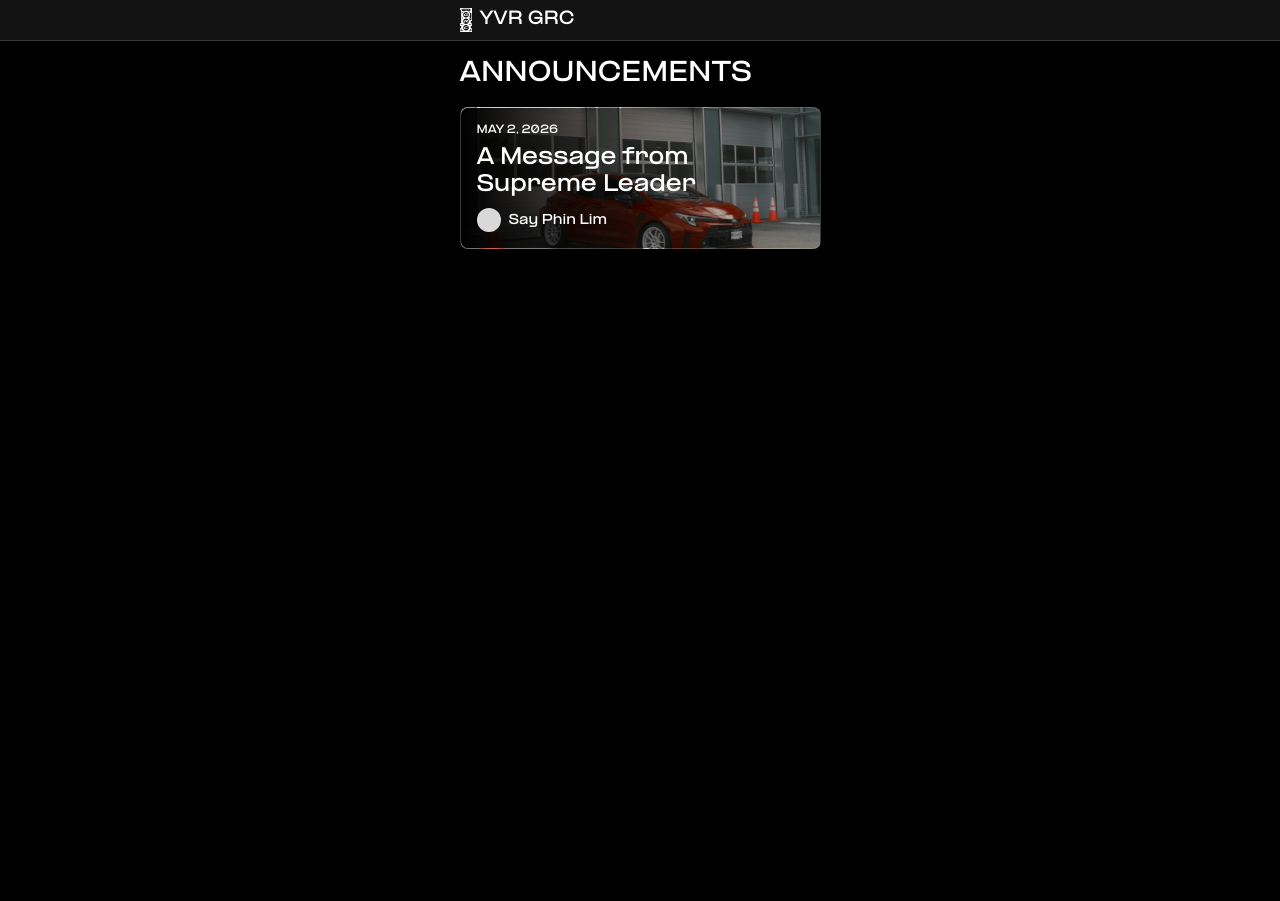
==== announcements/index.html @ 92d6fd6a "Merge announcements into yvrgrc.ca site" ====
<!doctype html>
<html lang="en">
  <head>
    <meta charset="utf-8" />
    <meta name="viewport" content="width=device-width, initial-scale=1.0" />
    <title>Club Announcements | YVR GRC</title>
    <meta
      name="description"
      content="Club announcements, updates, and member messages from Vancouver GR Corolla Club."
    />
    <link rel="stylesheet" href="styles.css" />
  </head>
  <body>
    <a class="skip-link" href="#main-content">Skip to content</a>

    <header class="site-header">
      <div class="page-shell app-bar">
        <div class="brand-mark">
          <img class="brand-logo" src="assets/branding/yvrgrc.svg" alt="" aria-hidden="true" />
          <span>YVR GRC</span>
        </div>
      </div>
    </header>

    <main id="main-content" class="page-shell content-shell">
      <section class="hero-block" aria-labelledby="page-title">
        <h1 id="page-title">Announcements</h1>
      </section>

      <section class="announcement-list" aria-label="Announcement list">
        <a class="announcement-card" href="say-phin-lim.html">
          <div class="announcement-card-copy">
            <p class="announcement-date">May 2, 2026</p>
            <h2>A Message from Supreme Leader</h2>
          </div>
          <div class="author-row">
            <span class="author-avatar" aria-hidden="true"></span>
            <span class="author-name">Say Phin Lim</span>
          </div>
        </a>
      </section>
    </main>
  </body>
</html>
---- announcements/styles.css ----
@font-face {
  font-family: "PP Formula Extended";
  src: url("assets/fonts/PPFormula-ExtendedBold.woff2") format("woff2");
  font-weight: 700;
  font-style: normal;
}

@font-face {
  font-family: "PP Formula Medium";
  src: url("assets/fonts/PPFormula-Medium.woff2") format("woff2");
  font-weight: 500;
  font-style: normal;
}

@font-face {
  font-family: "PP Formula Regular";
  src: url("assets/fonts/PPFormula-Regular.woff2") format("woff2");
  font-weight: 400;
  font-style: normal;
}

:root {
  --bg: #000000;
  --panel: #131313;
  --line: rgba(255, 255, 255, 0.16);
  --text: #ffffff;
  --muted: rgba(255, 255, 255, 0.8);
  --page-width: 393px;
  --content-width: 361px;
  --type-h1-size: 20px;
  --type-h2-size: 20px;
  --type-body-size: 16px;
  --type-meta-size: 10px;
  --type-name-size: 12px;
  --type-line-tight: 1;
  --type-line-body: 1.5;
}

* {
  box-sizing: border-box;
}

html {
  background: var(--bg);
}

body {
  margin: 0;
  min-height: 100vh;
  background: var(--bg);
  color: var(--text);
  font-family: "PP Formula Regular", -apple-system, BlinkMacSystemFont, "Segoe UI", sans-serif;
  -webkit-font-smoothing: antialiased;
  text-rendering: geometricPrecision;
}

a {
  color: inherit;
  text-decoration: none;
}

img {
  display: block;
  max-width: 100%;
}

.skip-link {
  position: absolute;
  left: 12px;
  top: -48px;
  z-index: 80;
  padding: 8px 12px;
  border: 1px solid var(--line);
  border-radius: 8px;
  background: var(--panel);
}

.skip-link:focus {
  top: 12px;
}

.page-shell {
  width: min(100%, var(--page-width));
  margin: 0 auto;
}

.site-header {
  position: sticky;
  top: 0;
  z-index: 30;
  background: var(--panel);
  border-bottom: 1px solid var(--line);
}

.app-bar {
  display: flex;
  align-items: flex-end;
  justify-content: space-between;
  min-height: 40px;
  padding: 8px 16px;
}

.brand-mark,
.back-link {
  display: inline-flex;
  align-items: center;
  gap: 8px;
  min-width: 0;
  font-family: "PP Formula Extended", "PP Formula Medium", sans-serif;
  font-size: 16px;
  line-height: 1;
}

.brand-logo {
  width: 12px;
  height: 24px;
  flex: 0 0 auto;
  object-fit: contain;
}

.back-link {
  min-height: 24px;
}

.back-link svg {
  width: 24px;
  height: 24px;
  flex: 0 0 auto;
}

.content-shell {
  min-height: calc(100vh - 40px);
  padding: 16px;
  background: var(--bg);
}

.hero-block {
  margin-bottom: 16px;
}

.hero-block h1 {
  width: min(100%, var(--content-width));
  font-size: 24px;
  text-transform: uppercase;
}

h1,
h2,
h3,
.announcement-date,
.author-name,
.body-date,
.button-link {
  margin: 0;
  font-family: "PP Formula Extended", "PP Formula Medium", sans-serif;
  font-style: normal;
  font-weight: 700;
}

h1 {
  font-size: var(--type-h1-size);
  line-height: normal;
}

h2 {
  font-size: var(--type-h2-size);
  line-height: normal;
}

.announcement-card {
  position: relative;
  display: flex;
  flex-direction: column;
  justify-content: center;
  gap: 8px;
  width: min(100%, var(--content-width));
  min-height: 142px;
  padding: 16px;
  overflow: hidden;
  border: 1px solid var(--line);
  border-radius: 8px;
  background:
    url("assets/images/announcement-hero.jpg") center 59% / 100% auto no-repeat,
    var(--panel);
}

.announcement-card::before {
  position: absolute;
  inset: 0;
  z-index: 0;
  background: linear-gradient(90deg, #000000 0%, rgba(0, 0, 0, 0) 100%);
  content: "";
}

.announcement-card > * {
  position: relative;
  z-index: 1;
}

.announcement-card-copy {
  display: grid;
  gap: 8px;
}

.announcement-card h2 {
  max-width: 232px;
}

.announcement-date,
.body-date {
  font-size: var(--type-meta-size);
  line-height: normal;
  text-transform: uppercase;
}

.author-row {
  display: flex;
  align-items: center;
  gap: 8px;
}

.author-avatar {
  display: inline-flex;
  align-items: center;
  justify-content: center;
  width: 24px;
  height: 24px;
  border-radius: 999px;
  background: #d9d9d9 url("assets/images/say-phin-lim-avatar.svg") center / cover no-repeat;
  flex: 0 0 auto;
  overflow: hidden;
}

.author-name {
  font-size: var(--type-name-size);
  line-height: normal;
}

.article-shell {
  display: grid;
  gap: 16px;
  width: min(100%, var(--content-width));
}

.article-hero {
  position: relative;
  display: flex;
  align-items: stretch;
  width: 100%;
  min-height: 203px;
  overflow: hidden;
  border: 1px solid var(--line);
  border-radius: 8px;
  background: var(--panel);
}

.article-image {
  position: absolute;
  inset: 0;
  display: flex;
  align-items: center;
  justify-content: center;
  background-image: url("assets/images/announcement-hero.jpg");
  background-position: center 59%;
  background-repeat: no-repeat;
  background-size: 100% auto;
}

.image-placeholder,
.avatar-placeholder {
  display: inline-flex;
  align-items: center;
  justify-content: center;
  border: 1px dashed rgba(255, 255, 255, 0.4);
  color: rgba(255, 255, 255, 0.72);
  font-family: "PP Formula Medium", -apple-system, BlinkMacSystemFont, "Segoe UI", sans-serif;
  letter-spacing: 0.03em;
  text-transform: uppercase;
}

.image-placeholder {
  display: none;
}

.article-hero-copy {
  position: relative;
  z-index: 1;
  display: grid;
  align-content: center;
  gap: 8px;
  width: 100%;
  min-height: 203px;
  padding: 16px;
  background: linear-gradient(90deg, #000000 0%, rgba(0, 0, 0, 0) 100%);
}

.article-hero-copy h1 {
  max-width: 232px;
}

.article-copy {
  display: grid;
  gap: 16px;
}

.article-copy p {
  margin: 0;
  font-size: var(--type-body-size);
  line-height: var(--type-line-body);
}

.avatar-placeholder {
  width: 100%;
  height: 100%;
  border: 0;
  border-radius: inherit;
  background: transparent;
  color: rgba(0, 0, 0, 0.55);
  font-size: 0;
}

.article-actions {
  padding-top: 0;
}

.button-link {
  position: relative;
  display: inline-flex;
  align-items: center;
  gap: 8px;
  justify-content: center;
  min-height: 48px;
  padding: 16px;
  border: 1px solid #ffffff;
  background: #ffffff;
  color: #000000;
  font-size: 10px;
  line-height: 1;
  text-transform: uppercase;
  overflow: hidden;
  transition:
    border-color 180ms ease,
    color 180ms ease;
}

.button-link::before {
  position: absolute;
  inset: 0;
  z-index: 0;
  background: #e11919;
  content: "";
  transform: translateX(-100%);
  transition: transform 220ms ease;
}

.button-link span {
  position: relative;
  z-index: 1;
}

.button-link:hover,
.button-link:focus-visible,
.button-link:active {
  border-color: #e11919;
  color: #ffffff;
}

.button-link:hover::before,
.button-link:focus-visible::before,
.button-link:active::before {
  transform: translateX(0);
}

.button-link-icon {
  width: 24px;
  height: 24px;
  flex: 0 0 auto;
}

.button-link-icon svg {
  width: 100%;
  height: 100%;
}

.announcement-card:hover,
.announcement-card:focus-visible {
  border-color: rgba(255, 255, 255, 0.85);
}

@media (min-width: 780px) {
  .content-shell {
    padding-bottom: 48px;
  }
}
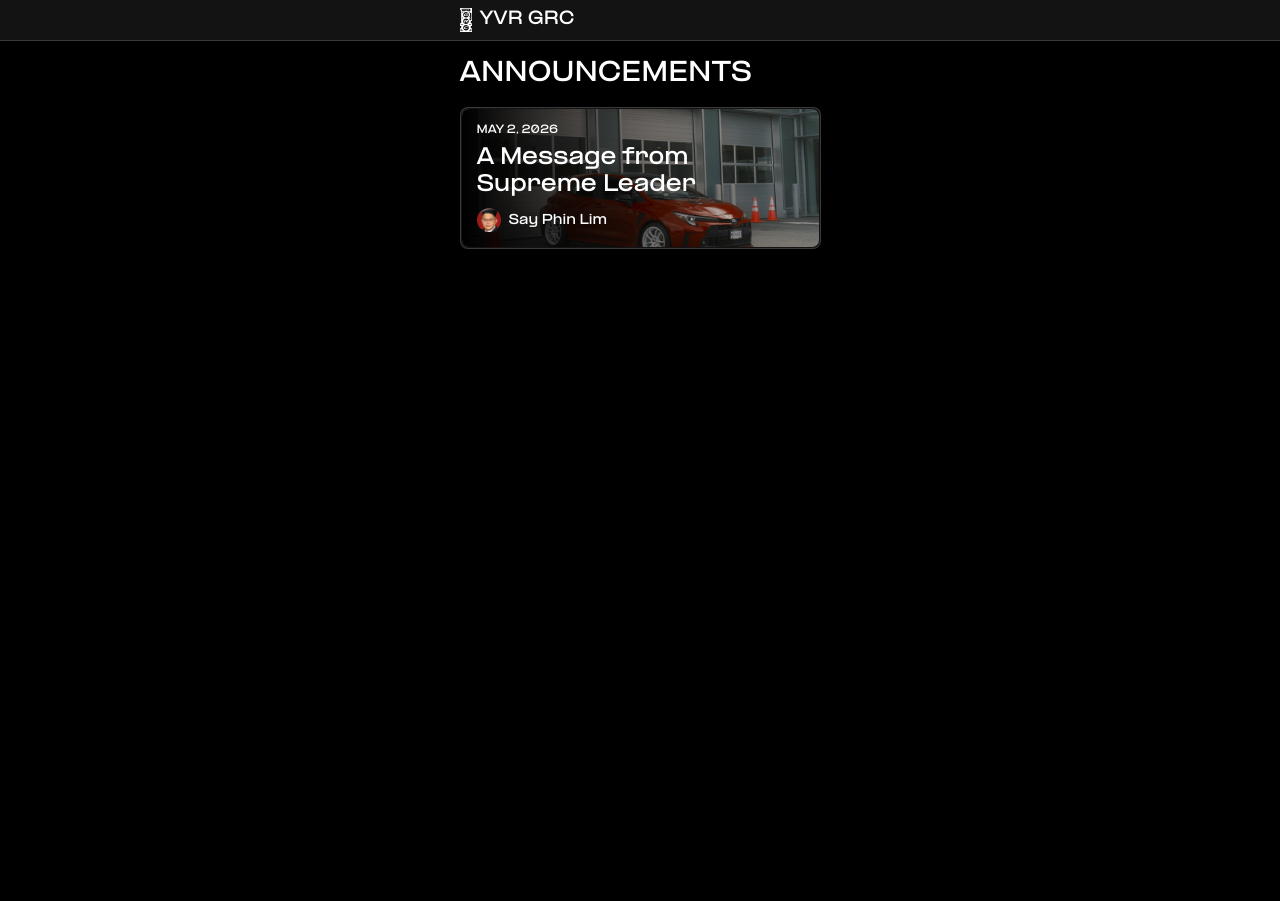
==== commit e75f1b9f: "updated announcements page" ====
--- a/announcements/index.html
+++ b/announcements/index.html
@@ -1,5 +1,5 @@
 <!doctype html>
-<html lang="en">
+<html lang="en" class="auth-pending">
   <head>
     <meta charset="utf-8" />
     <meta name="viewport" content="width=device-width, initial-scale=1.0" />
@@ -8,6 +8,13 @@
       name="description"
       content="Club announcements, updates, and member messages from Vancouver GR Corolla Club."
     />
+    <style>
+      html.auth-pending body,
+      html.auth-denied body {
+        display: none;
+      }
+    </style>
+    <script src="auth.js"></script>
     <link rel="stylesheet" href="styles.css" />
   </head>
   <body>
--- a/announcements/styles.css
+++ b/announcements/styles.css
@@ -179,22 +179,30 @@
   overflow: hidden;
   border: 1px solid var(--line);
   border-radius: 8px;
-  background:
-    url("assets/images/announcement-hero.jpg") center 59% / 100% auto no-repeat,
-    var(--panel);
+  background: var(--panel);
 }
 
 .announcement-card::before {
   position: absolute;
-  inset: 0;
-  z-index: 0;
+  inset: 1px;
+  z-index: 1;
+  border-radius: 7px;
   background: linear-gradient(90deg, #000000 0%, rgba(0, 0, 0, 0) 100%);
   content: "";
 }
 
+.announcement-card::after {
+  position: absolute;
+  inset: 1px;
+  z-index: 0;
+  border-radius: 7px;
+  background: url("assets/images/announcement-hero.jpg") center 59% / 100% auto no-repeat;
+  content: "";
+}
+
 .announcement-card > * {
   position: relative;
-  z-index: 1;
+  z-index: 2;
 }
 
 .announcement-card-copy {
@@ -226,7 +234,7 @@
   width: 24px;
   height: 24px;
   border-radius: 999px;
-  background: #d9d9d9 url("assets/images/say-phin-lim-avatar.svg") center / cover no-repeat;
+  background: #d9d9d9 url("assets/avatars/say-phin-lim.png") center / cover no-repeat;
   flex: 0 0 auto;
   overflow: hidden;
 }
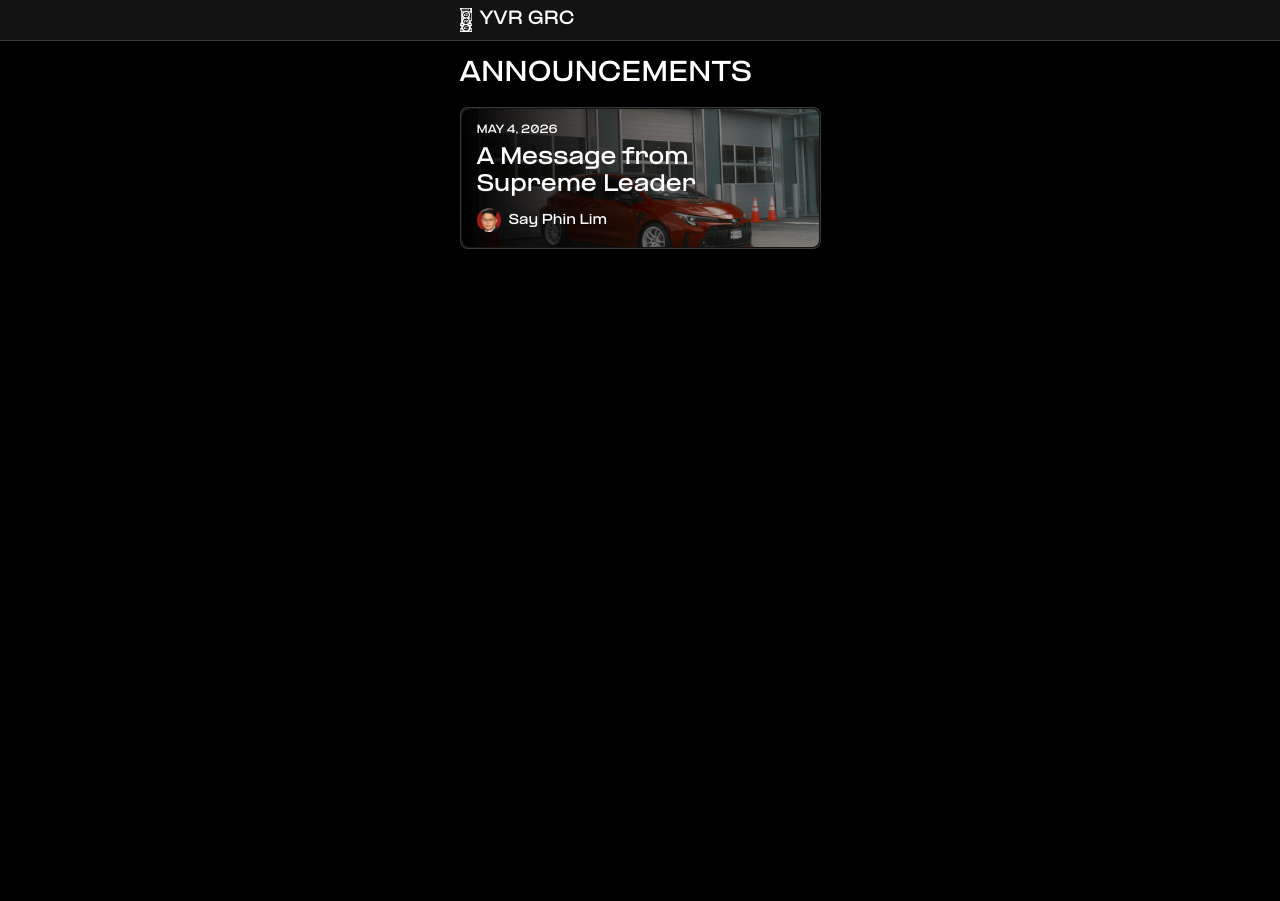
==== commit 9373ed15: "fix dates" ====
--- a/announcements/index.html
+++ b/announcements/index.html
@@ -1,5 +1,5 @@
 <!doctype html>
-<html lang="en" class="auth-pending">
+<html lang="en">
   <head>
     <meta charset="utf-8" />
     <meta name="viewport" content="width=device-width, initial-scale=1.0" />
@@ -8,13 +8,6 @@
       name="description"
       content="Club announcements, updates, and member messages from Vancouver GR Corolla Club."
     />
-    <style>
-      html.auth-pending body,
-      html.auth-denied body {
-        display: none;
-      }
-    </style>
-    <script src="auth.js"></script>
     <link rel="stylesheet" href="styles.css" />
   </head>
   <body>
@@ -37,7 +30,7 @@
       <section class="announcement-list" aria-label="Announcement list">
         <a class="announcement-card" href="say-phin-lim.html">
           <div class="announcement-card-copy">
-            <p class="announcement-date">May 2, 2026</p>
+            <p class="announcement-date">May 4, 2026</p>
             <h2>A Message from Supreme Leader</h2>
           </div>
           <div class="author-row">
--- a/announcements/styles.css
+++ b/announcements/styles.css
@@ -366,17 +366,28 @@
   z-index: 1;
 }
 
-.button-link:hover,
 .button-link:focus-visible,
-.button-link:active {
+.button-link:active,
+.button-link.is-leaving {
   border-color: #e11919;
   color: #ffffff;
 }
 
-.button-link:hover::before,
 .button-link:focus-visible::before,
-.button-link:active::before {
+.button-link:active::before,
+.button-link.is-leaving::before {
   transform: translateX(0);
+}
+
+@media (hover: hover) and (pointer: fine) {
+  .button-link:hover {
+    border-color: #e11919;
+    color: #ffffff;
+  }
+
+  .button-link:hover::before {
+    transform: translateX(0);
+  }
 }
 
 .button-link-icon {
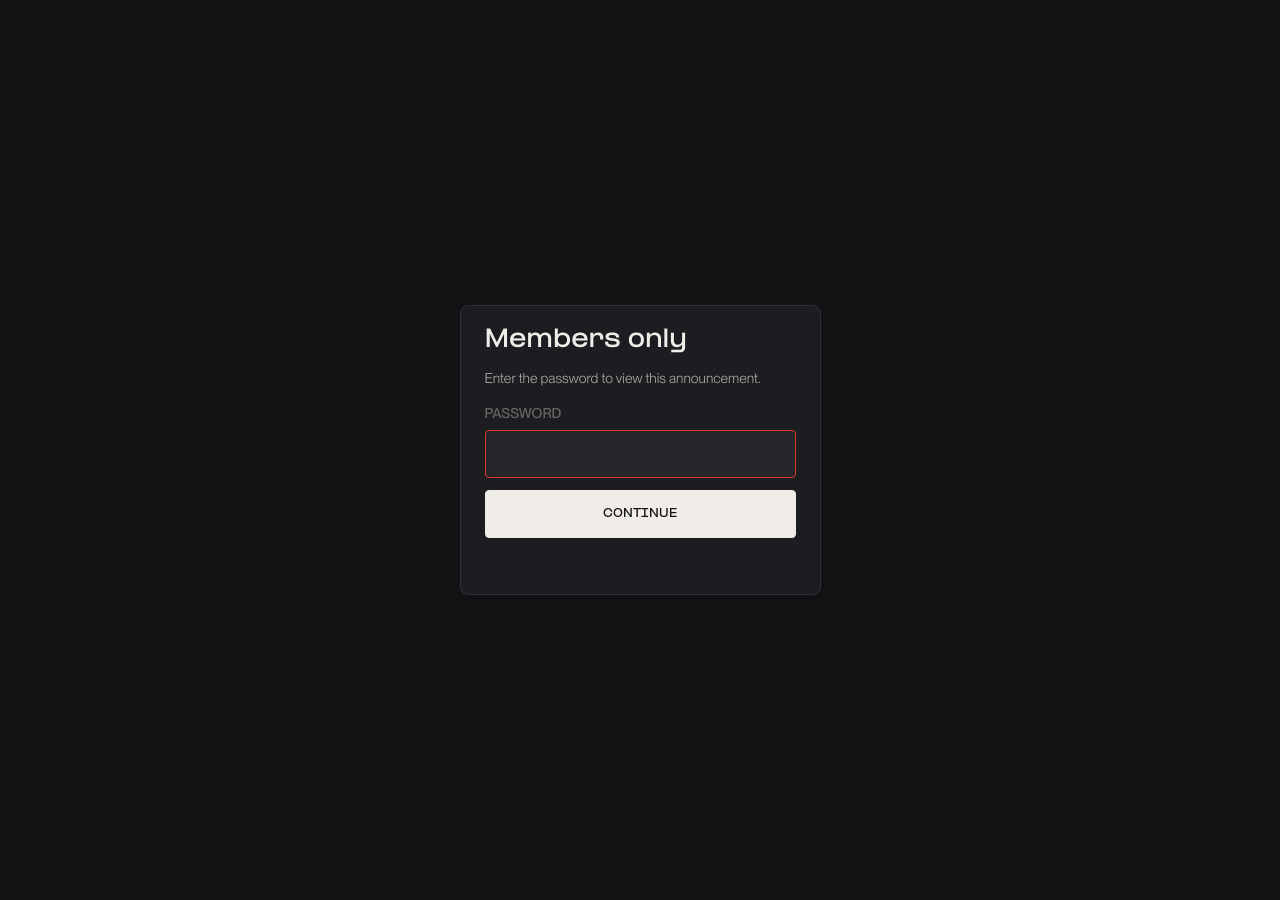
==== commit 98cdbecf: "update blog" ====
--- a/announcements/index.html
+++ b/announcements/index.html
@@ -8,9 +8,13 @@
       name="description"
       content="Club announcements, updates, and member messages from Vancouver GR Corolla Club."
     />
-    <link rel="stylesheet" href="styles.css" />
+    <script>
+      document.documentElement.classList.add("password-gate-pending");
+    </script>
+    <link rel="stylesheet" href="styles.css?v=20260528" />
+    <script src="password-gate.js?v=20260529" defer></script>
   </head>
-  <body>
+  <body data-password-gate data-password="ripvic">
     <a class="skip-link" href="#main-content">Skip to content</a>
 
     <header class="site-header">
@@ -28,14 +32,47 @@
       </section>
 
       <section class="announcement-list" aria-label="Announcement list">
-        <a class="announcement-card" href="say-phin-lim.html">
-          <div class="announcement-card-copy">
-            <p class="announcement-date">May 4, 2026</p>
-            <h2>A Message from Supreme Leader</h2>
+        <a
+          class="announcement-card memorial-card"
+          href="remembering-vic/"
+          style="--announcement-image: url('/announcements/remembering-vic/assets/vic.png')"
+        >
+          <div class="announcement-card-image" aria-hidden="true"></div>
+          <div class="announcement-card-body">
+            <time class="announcement-date" datetime="2026-05-26">
+              <span class="announcement-date-day">26</span>
+              <span class="announcement-date-meta">may</span>
+              <span class="announcement-date-meta">2026</span>
+            </time>
+            <div class="announcement-card-copy">
+              <h2>Remembering Vic</h2>
+              <div class="author-row">
+                <span class="author-avatar memorial-avatar" aria-hidden="true"></span>
+                <span class="author-name">Olaf Nyhus</span>
+              </div>
+            </div>
           </div>
-          <div class="author-row">
-            <span class="author-avatar" aria-hidden="true"></span>
-            <span class="author-name">Say Phin Lim</span>
+        </a>
+
+        <a
+          class="announcement-card"
+          href="a-message-from-say/"
+          style="--announcement-image: url('a-message-from-say/assets/announcement-hero.jpg')"
+        >
+          <div class="announcement-card-image" aria-hidden="true"></div>
+          <div class="announcement-card-body">
+            <time class="announcement-date" datetime="2026-05-04">
+              <span class="announcement-date-day">04</span>
+              <span class="announcement-date-meta">may</span>
+              <span class="announcement-date-meta">2026</span>
+            </time>
+            <div class="announcement-card-copy">
+              <h2>A Message from Supreme Leader</h2>
+              <div class="author-row">
+                <span class="author-avatar" aria-hidden="true"></span>
+                <span class="author-name">Say Phin Lim</span>
+              </div>
+            </div>
           </div>
         </a>
       </section>
--- a/announcements/styles.css
+++ b/announcements/styles.css
@@ -1,37 +1,54 @@
 @font-face {
   font-family: "PP Formula Extended";
-  src: url("assets/fonts/PPFormula-ExtendedBold.woff2") format("woff2");
+  src: url("../public/assets/fonts/PPFormula-ExtendedBold.woff2") format("woff2");
   font-weight: 700;
   font-style: normal;
 }
 
 @font-face {
   font-family: "PP Formula Medium";
-  src: url("assets/fonts/PPFormula-Medium.woff2") format("woff2");
+  src: url("../public/assets/fonts/PPFormula-Medium.woff2") format("woff2");
   font-weight: 500;
   font-style: normal;
 }
 
 @font-face {
   font-family: "PP Formula Regular";
-  src: url("assets/fonts/PPFormula-Regular.woff2") format("woff2");
+  src: url("../public/assets/fonts/PPFormula-Regular.woff2") format("woff2");
   font-weight: 400;
   font-style: normal;
 }
 
+@font-face {
+  font-family: "PP Neue Montreal";
+  src: url("../public/assets/fonts/PPNeueMontreal-Book.woff2") format("woff2");
+  font-weight: 400;
+  font-style: normal;
+}
+
+@font-face {
+  font-family: "PP Neue Montreal";
+  src: url("../public/assets/fonts/PPNeueMontreal-Medium.woff2") format("woff2");
+  font-weight: 500;
+  font-style: normal;
+}
+
 :root {
-  --bg: #000000;
-  --panel: #131313;
-  --line: rgba(255, 255, 255, 0.16);
-  --text: #ffffff;
-  --muted: rgba(255, 255, 255, 0.8);
+  --bg: #111214;
+  --panel: #1c1d21;
+  --subtle: #252629;
+  --line: #2e3035;
+  --text: #f0ede8;
+  --muted: #a8a5a0;
+  --subtext: #666360;
+  --accent-red: #e2342a;
   --page-width: 393px;
   --content-width: 361px;
-  --type-h1-size: 20px;
+  --type-h1-size: 22px;
   --type-h2-size: 20px;
-  --type-body-size: 16px;
-  --type-meta-size: 10px;
-  --type-name-size: 12px;
+  --type-body-size: 17px;
+  --type-meta-size: 14px;
+  --type-name-size: 16px;
   --type-line-tight: 1;
   --type-line-body: 1.5;
 }
@@ -49,9 +66,103 @@
   min-height: 100vh;
   background: var(--bg);
   color: var(--text);
-  font-family: "PP Formula Regular", -apple-system, BlinkMacSystemFont, "Segoe UI", sans-serif;
+  font-family: "PP Neue Montreal", -apple-system, BlinkMacSystemFont, "Segoe UI", sans-serif;
+  font-weight: 400;
   -webkit-font-smoothing: antialiased;
   text-rendering: geometricPrecision;
+}
+
+.password-gate-pending body > :not(.password-gate),
+.password-gate-locked body > :not(.password-gate) {
+  display: none;
+}
+
+.password-gate {
+  position: fixed;
+  inset: 0;
+  z-index: 100;
+  display: grid;
+  place-items: center;
+  padding: 24px;
+  background: var(--bg);
+}
+
+.password-gate-panel {
+  display: grid;
+  gap: 16px;
+  width: min(100%, 361px);
+  padding: 24px;
+  border: 1px solid var(--line);
+  border-radius: 8px;
+  background: var(--panel);
+}
+
+.password-gate-title {
+  margin: 0;
+  color: var(--text);
+  font-family: "PP Formula Extended", -apple-system, BlinkMacSystemFont, "Segoe UI", sans-serif;
+  font-size: 22px;
+  font-weight: 700;
+  line-height: 1.1;
+}
+
+.password-gate-copy {
+  margin: 0;
+  color: var(--muted);
+  font-size: var(--type-meta-size);
+  line-height: 1.4;
+}
+
+.password-gate-form {
+  display: grid;
+  gap: 12px;
+}
+
+.password-gate-label {
+  display: grid;
+  gap: 8px;
+  color: var(--subtext);
+  font-family: "PP Neue Montreal", -apple-system, BlinkMacSystemFont, "Segoe UI", sans-serif;
+  font-size: var(--type-meta-size);
+  font-weight: 500;
+  text-transform: uppercase;
+}
+
+.password-gate-input {
+  width: 100%;
+  min-height: 48px;
+  padding: 12px;
+  border: 1px solid var(--line);
+  border-radius: 4px;
+  background: var(--subtle);
+  color: var(--text);
+  font: inherit;
+}
+
+.password-gate-input:focus {
+  border-color: var(--accent-red);
+  outline: none;
+}
+
+.password-gate-button {
+  min-height: 48px;
+  border: 1px solid var(--text);
+  border-radius: 4px;
+  background: var(--text);
+  color: var(--bg);
+  cursor: pointer;
+  font-family: "PP Formula Extended", "PP Formula Medium", sans-serif;
+  font-size: 10px;
+  font-weight: 700;
+  text-transform: uppercase;
+}
+
+.password-gate-error {
+  min-height: 20px;
+  margin: 0;
+  color: var(--accent-red);
+  font-size: var(--type-meta-size);
+  line-height: 1.4;
 }
 
 a {
@@ -106,9 +217,9 @@
   align-items: center;
   gap: 8px;
   min-width: 0;
-  font-family: "PP Formula Extended", "PP Formula Medium", sans-serif;
+  font-family: "PP Formula Extended", -apple-system, BlinkMacSystemFont, "Segoe UI", sans-serif;
+  font-weight: 700;
   font-size: 16px;
-  line-height: 1;
 }
 
 .brand-logo {
@@ -139,79 +250,117 @@
 }
 
 .hero-block h1 {
+  margin: 0;
   width: min(100%, var(--content-width));
   font-size: 24px;
-  text-transform: uppercase;
-}
-
-h1,
-h2,
-h3,
+  font-family: "PP Formula Extended", -apple-system, BlinkMacSystemFont, "Segoe UI", sans-serif;
+  font-weight: 700;
+}
+
 .announcement-date,
 .author-name,
 .body-date,
-.button-link {
-  margin: 0;
-  font-family: "PP Formula Extended", "PP Formula Medium", sans-serif;
+.memory-action,
+.gallery-header p,
+.lightbox-figure figcaption {
+  margin: 0;
+  font-family: "PP Neue Montreal", sans-serif;
   font-style: normal;
-  font-weight: 700;
+  font-weight: 500;
 }
 
 h1 {
   font-size: var(--type-h1-size);
   line-height: normal;
+  font-family: "PP Formula Extended", -apple-system, BlinkMacSystemFont, "Segoe UI", sans-serif;
+  font-weight: 700;
 }
 
 h2 {
   font-size: var(--type-h2-size);
+  font-family: "PP Formula Extended", -apple-system, BlinkMacSystemFont, "Segoe UI", sans-serif;
+  font-weight: 700;
   line-height: normal;
 }
 
-.announcement-card {
+.announcement-card,
+.article-hero {
   position: relative;
-  display: flex;
-  flex-direction: column;
-  justify-content: center;
-  gap: 8px;
+  display: block;
   width: min(100%, var(--content-width));
-  min-height: 142px;
-  padding: 16px;
   overflow: hidden;
   border: 1px solid var(--line);
   border-radius: 8px;
   background: var(--panel);
-}
-
-.announcement-card::before {
+  transition: border-color 180ms ease;
+}
+
+.announcement-list {
+  display: grid;
+  gap: 16px;
+}
+
+.announcement-card-image {
+  position: relative;
+  aspect-ratio: 16 / 9;
+  overflow: hidden;
+  background: var(--announcement-image, none) center / cover no-repeat;
+}
+
+.announcement-card-image::after {
   position: absolute;
-  inset: 1px;
-  z-index: 1;
-  border-radius: 7px;
-  background: linear-gradient(90deg, #000000 0%, rgba(0, 0, 0, 0) 100%);
+  right: 0;
+  bottom: 0;
+  left: 0;
+  height: 80px;
+  background: linear-gradient(180deg, rgba(28, 29, 33, 0) 0%, var(--panel) 100%);
   content: "";
 }
 
-.announcement-card::after {
-  position: absolute;
-  inset: 1px;
-  z-index: 0;
-  border-radius: 7px;
-  background: url("assets/images/announcement-hero.jpg") center 59% / 100% auto no-repeat;
-  content: "";
-}
-
-.announcement-card > * {
-  position: relative;
-  z-index: 2;
+.announcement-card-body {
+  display: flex;
+  gap: 24px;
+  align-items: flex-start;
+  padding: 16px 16px 16px 0;
 }
 
 .announcement-card-copy {
   display: grid;
+  flex: 1 1 auto;
   gap: 8px;
+  min-width: 0;
 }
 
 .announcement-card h2 {
-  max-width: 232px;
+  margin: 0;
+  font-size: var(--type-body-size);
+}
+
+.article-hero h1 {
+  margin: 0;
+  font-size: var(--type-h1-size);
+}
+
+.article-hero {
+  overflow: visible;
+  border: 0;
+  border-radius: 0;
+  background: transparent;
+}
+
+.article-hero .announcement-card-image {
+  border-radius: 8px 8px 0 0;
+}
+
+.article-hero .announcement-card-image::after {
+  background: linear-gradient(180deg, rgba(17, 18, 20, 0) 0%, var(--bg) 100%);
+}
+
+.article-hero .announcement-card-body {
+  border: 0;
+  border-radius: 0;
+  border-bottom: 1px solid var(--line);
+  background: var(--bg);
 }
 
 .announcement-date,
@@ -219,6 +368,28 @@
   font-size: var(--type-meta-size);
   line-height: normal;
   text-transform: uppercase;
+}
+
+.announcement-date {
+  display: grid;
+  flex: 0 0 auto;
+  gap: 4px;
+  justify-items: start;
+  min-width: 62px;
+  padding-left: 16px;
+  border-left: 1px solid var(--accent-red);
+}
+
+.announcement-date-day {
+  font-size: 20px;
+  font-family: "PP Formula Extended", -apple-system, BlinkMacSystemFont, "Segoe UI", sans-serif;
+  font-weight: 700;
+}
+
+.announcement-date-meta {
+  color: var(--subtext);
+  font-family: "PP Neue Montreal", -apple-system, BlinkMacSystemFont, "Segoe UI", sans-serif;
+  font-weight: 500;
 }
 
 .author-row {
@@ -239,39 +410,27 @@
   overflow: hidden;
 }
 
+.author-avatar.memorial-avatar {
+  background: #2a2a2a url("assets/avatars/olaf-nyhus.jpg") center / cover no-repeat;
+}
+
 .author-name {
+  color: var(--subtext);
+  font-family: "PP Neue Montreal", -apple-system, BlinkMacSystemFont, "Segoe UI", sans-serif;
+  font-weight: 500;
   font-size: var(--type-name-size);
   line-height: normal;
 }
 
 .article-shell {
   display: grid;
+  gap: 48px;
+  width: min(100%, var(--content-width));
+}
+
+.article-intro {
+  display: grid;
   gap: 16px;
-  width: min(100%, var(--content-width));
-}
-
-.article-hero {
-  position: relative;
-  display: flex;
-  align-items: stretch;
-  width: 100%;
-  min-height: 203px;
-  overflow: hidden;
-  border: 1px solid var(--line);
-  border-radius: 8px;
-  background: var(--panel);
-}
-
-.article-image {
-  position: absolute;
-  inset: 0;
-  display: flex;
-  align-items: center;
-  justify-content: center;
-  background-image: url("assets/images/announcement-hero.jpg");
-  background-position: center 59%;
-  background-repeat: no-repeat;
-  background-size: 100% auto;
 }
 
 .image-placeholder,
@@ -279,10 +438,9 @@
   display: inline-flex;
   align-items: center;
   justify-content: center;
-  border: 1px dashed rgba(255, 255, 255, 0.4);
-  color: rgba(255, 255, 255, 0.72);
-  font-family: "PP Formula Medium", -apple-system, BlinkMacSystemFont, "Segoe UI", sans-serif;
-  letter-spacing: 0.03em;
+  border: 1px dashed var(--line);
+  color: var(--muted);
+  font-family: "PP Neue Montreal", -apple-system, BlinkMacSystemFont, "Segoe UI", sans-serif;
   text-transform: uppercase;
 }
 
@@ -290,22 +448,6 @@
   display: none;
 }
 
-.article-hero-copy {
-  position: relative;
-  z-index: 1;
-  display: grid;
-  align-content: center;
-  gap: 8px;
-  width: 100%;
-  min-height: 203px;
-  padding: 16px;
-  background: linear-gradient(90deg, #000000 0%, rgba(0, 0, 0, 0) 100%);
-}
-
-.article-hero-copy h1 {
-  max-width: 232px;
-}
-
 .article-copy {
   display: grid;
   gap: 16px;
@@ -313,8 +455,355 @@
 
 .article-copy p {
   margin: 0;
+  font-family: "PP Neue Montreal", -apple-system, BlinkMacSystemFont, "Segoe UI", sans-serif;
+  font-weight: 400;
   font-size: var(--type-body-size);
   line-height: var(--type-line-body);
+}
+
+.article-copy .memorial-date-rule {
+  display: flex;
+  align-items: center;
+  gap: 12px;
+  margin: 16px 0;
+  color: var(--subtext);
+  font-family: "PP Neue Montreal", -apple-system, BlinkMacSystemFont, "Segoe UI", sans-serif;
+  font-size: var(--type-meta-size);
+  font-weight: 500;
+  line-height: 1;
+  text-align: center;
+  text-transform: uppercase;
+}
+
+.memorial-date-rule::before,
+.memorial-date-rule::after {
+  flex: 1 1 0;
+  height: 1px;
+  background: var(--line);
+  content: "";
+}
+
+.photo-gallery {
+  display: grid;
+  gap: 16px;
+  padding-top: 8px;
+}
+
+.photo-gallery h2,
+.memories h2 {
+  font-size: 16px;
+}
+
+.photo-grid {
+  display: grid;
+  grid-template-columns: repeat(2, minmax(0, 1fr));
+  gap: 8px;
+}
+
+.photo-tile,
+.photo-placeholder {
+  display: flex;
+  align-items: center;
+  justify-content: center;
+  aspect-ratio: 1;
+  margin: 0;
+  border: 1px dashed var(--line);
+  border-radius: 8px;
+  background: var(--panel);
+  color: var(--muted);
+  font-family: "PP Formula Medium", -apple-system, BlinkMacSystemFont, "Segoe UI", sans-serif;
+  font-size: 10px;
+  text-transform: uppercase;
+}
+
+.photo-tile {
+  appearance: none;
+  padding: 0;
+  border-style: solid;
+  background: var(--subtle);
+  cursor: pointer;
+  overflow: hidden;
+  transition:
+    border-color 180ms ease,
+    opacity 180ms ease;
+}
+
+.photo-tile img {
+  width: 100%;
+  height: 100%;
+  object-fit: cover;
+  transition: transform 220ms ease;
+}
+
+.photo-tile:focus-visible,
+.photo-tile:active {
+  border-color: var(--accent-red);
+  outline: none;
+}
+
+.gallery-page {
+  gap: 20px;
+}
+
+.page-title {
+  margin: 0;
+  font-size: 24px;
+}
+
+.gallery-header {
+  display: grid;
+  gap: 8px;
+  padding-bottom: 4px;
+  border-bottom: 1px solid var(--line);
+}
+
+.gallery-header h1 {
+  font-size: 24px;
+  text-transform: uppercase;
+}
+
+.gallery-header p {
+  margin: 0;
+  color: var(--subtext);
+  font-size: var(--type-body-size);
+}
+
+.gallery-grid {
+  grid-template-columns: 1fr;
+  gap: 16px;
+  padding-bottom: 24px;
+}
+
+.gallery-photo {
+  width: 100%;
+  aspect-ratio: 16 / 9;
+}
+
+.memories {
+  display: grid;
+  gap: 16px;
+  padding-top: 8px;
+}
+
+.section-header {
+  display: flex;
+  align-items: baseline;
+  justify-content: space-between;
+  gap: 16px;
+}
+
+.section-header h2 {
+  margin: 0;
+  line-height: 1;
+}
+
+.section-view-all {
+  color: var(--accent-red);
+  font-family: "PP Formula Extended", "PP Formula Medium", sans-serif;
+  font-size: 10px;
+  font-weight: 700;
+  line-height: 1;
+  text-transform: uppercase;
+}
+
+.memory-card {
+  position: relative;
+  display: grid;
+  align-content: start;
+  gap: 8px;
+  padding: 16px;
+  border: 1px solid var(--line);
+  border-radius: 4px 4px 0 0;
+  background: var(--subtle);
+}
+
+.memory-card[hidden] {
+  display: none;
+}
+
+.memory-card:focus-visible,
+.section-view-all:focus-visible,
+.memory-action:focus-visible {
+  outline: 1px solid var(--accent-red);
+  outline-offset: 4px;
+}
+
+.memory-byline {
+  color: var(--text);
+  font-size: 12px;
+  font-family: "PP Formula Extended", "PP Formula Medium", sans-serif;
+  font-weight: 700;
+  line-height: 1;
+}
+
+.memory-preview {
+  color: var(--muted);
+  font-size: var(--type-body-size);
+  line-height: 1.35;
+}
+
+.memory-action {
+  color: var(--accent-red);
+  font-size: var(--type-meta-size);
+  line-height: 1;
+  text-transform: uppercase;
+}
+
+.memory-feature-card {
+  transition: opacity 180ms ease;
+}
+
+.memory-feature-card.is-fading {
+  opacity: 0;
+}
+
+.memory-progress {
+  position: absolute;
+  right: 0;
+  bottom: -1px;
+  left: 0;
+  height: 2px;
+  overflow: hidden;
+}
+
+.memory-progress span {
+  display: block;
+  width: 100%;
+  height: 100%;
+  background: var(--accent-red);
+  transform: scaleX(0);
+  transform-origin: left center;
+}
+
+.memory-list {
+  display: grid;
+  gap: 16px;
+  padding-bottom: 24px;
+}
+
+.memory-list-card {
+  transition:
+    border-color 180ms ease,
+    color 180ms ease;
+}
+
+.memory-detail-page {
+  gap: 20px;
+  padding-bottom: 24px;
+}
+
+.memory-detail-title {
+  margin: 0;
+  font-size: 24px;
+}
+
+.memory-detail-copy {
+  padding-bottom: 8px;
+}
+
+@keyframes memory-progress {
+  from {
+    transform: scaleX(0);
+  }
+
+  to {
+    transform: scaleX(1);
+  }
+}
+
+@media (prefers-reduced-motion: reduce) {
+  .memory-feature-card {
+    transition: none;
+  }
+
+  .memory-progress span {
+    animation: none !important;
+  }
+}
+
+.lightbox[hidden] {
+  display: none;
+}
+
+.lightbox {
+  position: fixed;
+  inset: 0;
+  z-index: 100;
+  display: grid;
+  grid-template-columns: 48px minmax(0, 1fr) 48px;
+  grid-template-rows: 56px minmax(0, 1fr);
+  align-items: center;
+  gap: 8px;
+  padding: 12px;
+  background: rgba(17, 18, 20, 0.94);
+}
+
+.has-lightbox {
+  overflow: hidden;
+}
+
+.lightbox-control {
+  appearance: none;
+  display: inline-flex;
+  align-items: center;
+  justify-content: center;
+  width: 44px;
+  height: 44px;
+  padding: 0;
+  border: 1px solid var(--line);
+  border-radius: 999px;
+  background: rgba(28, 29, 33, 0.86);
+  color: var(--text);
+}
+
+.lightbox-control svg {
+  width: 24px;
+  height: 24px;
+}
+
+.lightbox-control:focus-visible,
+.lightbox-control:active {
+  border-color: var(--accent-red);
+  outline: none;
+}
+
+.lightbox-close {
+  grid-column: 3;
+  grid-row: 1;
+  justify-self: end;
+}
+
+.lightbox-prev {
+  grid-column: 1;
+  grid-row: 2;
+}
+
+.lightbox-next {
+  grid-column: 3;
+  grid-row: 2;
+}
+
+.lightbox-figure {
+  display: grid;
+  grid-column: 2;
+  grid-row: 2;
+  gap: 12px;
+  justify-items: center;
+  min-width: 0;
+  margin: 0;
+}
+
+.lightbox-figure img {
+  width: auto;
+  max-width: 100%;
+  max-height: calc(100vh - 140px);
+  object-fit: contain;
+}
+
+.lightbox-figure figcaption {
+  color: var(--subtext);
+  font-size: var(--type-meta-size);
+  line-height: 1;
 }
 
 .avatar-placeholder {
@@ -323,12 +812,16 @@
   border: 0;
   border-radius: inherit;
   background: transparent;
-  color: rgba(0, 0, 0, 0.55);
+  color: var(--bg);
   font-size: 0;
 }
 
 .article-actions {
   padding-top: 0;
+}
+
+.memorial-actions {
+  display: grid;
 }
 
 .button-link {
@@ -339,10 +832,12 @@
   justify-content: center;
   min-height: 48px;
   padding: 16px;
-  border: 1px solid #ffffff;
-  background: #ffffff;
-  color: #000000;
+  border: 1px solid var(--text);
+  background: var(--text);
+  color: var(--bg);
   font-size: 10px;
+  font-family: "PP Formula Extended", "PP Formula Medium", sans-serif;
+  font-weight: 700;
   line-height: 1;
   text-transform: uppercase;
   overflow: hidden;
@@ -355,7 +850,7 @@
   position: absolute;
   inset: 0;
   z-index: 0;
-  background: #e11919;
+  background: var(--accent-red);
   content: "";
   transform: translateX(-100%);
   transition: transform 220ms ease;
@@ -369,8 +864,8 @@
 .button-link:focus-visible,
 .button-link:active,
 .button-link.is-leaving {
-  border-color: #e11919;
-  color: #ffffff;
+  border-color: var(--accent-red);
+  color: var(--text);
 }
 
 .button-link:focus-visible::before,
@@ -381,12 +876,24 @@
 
 @media (hover: hover) and (pointer: fine) {
   .button-link:hover {
-    border-color: #e11919;
-    color: #ffffff;
+    border-color: var(--accent-red);
+    color: var(--text);
   }
 
   .button-link:hover::before {
     transform: translateX(0);
+  }
+
+  .photo-tile:hover {
+    border-color: var(--accent-red);
+  }
+
+  .photo-tile:hover img {
+    transform: scale(1.035);
+  }
+
+  .memory-list-card:hover {
+    border-color: var(--accent-red);
   }
 }
 
@@ -402,12 +909,30 @@
 }
 
 .announcement-card:hover,
-.announcement-card:focus-visible {
-  border-color: rgba(255, 255, 255, 0.85);
+.announcement-card:focus-visible,
+.announcement-card:active {
+  border-color: var(--accent-red);
 }
 
 @media (min-width: 780px) {
+  :root {
+    --page-width: 672px;
+    --content-width: 640px;
+  }
+
   .content-shell {
     padding-bottom: 48px;
   }
-}
+
+  .photo-grid,
+  .gallery-grid {
+    grid-template-columns: repeat(3, minmax(0, 1fr));
+  }
+
+  .button-link,
+  .memory-all-button {
+    justify-self: start;
+    width: fit-content;
+    max-width: 100%;
+  }
+}
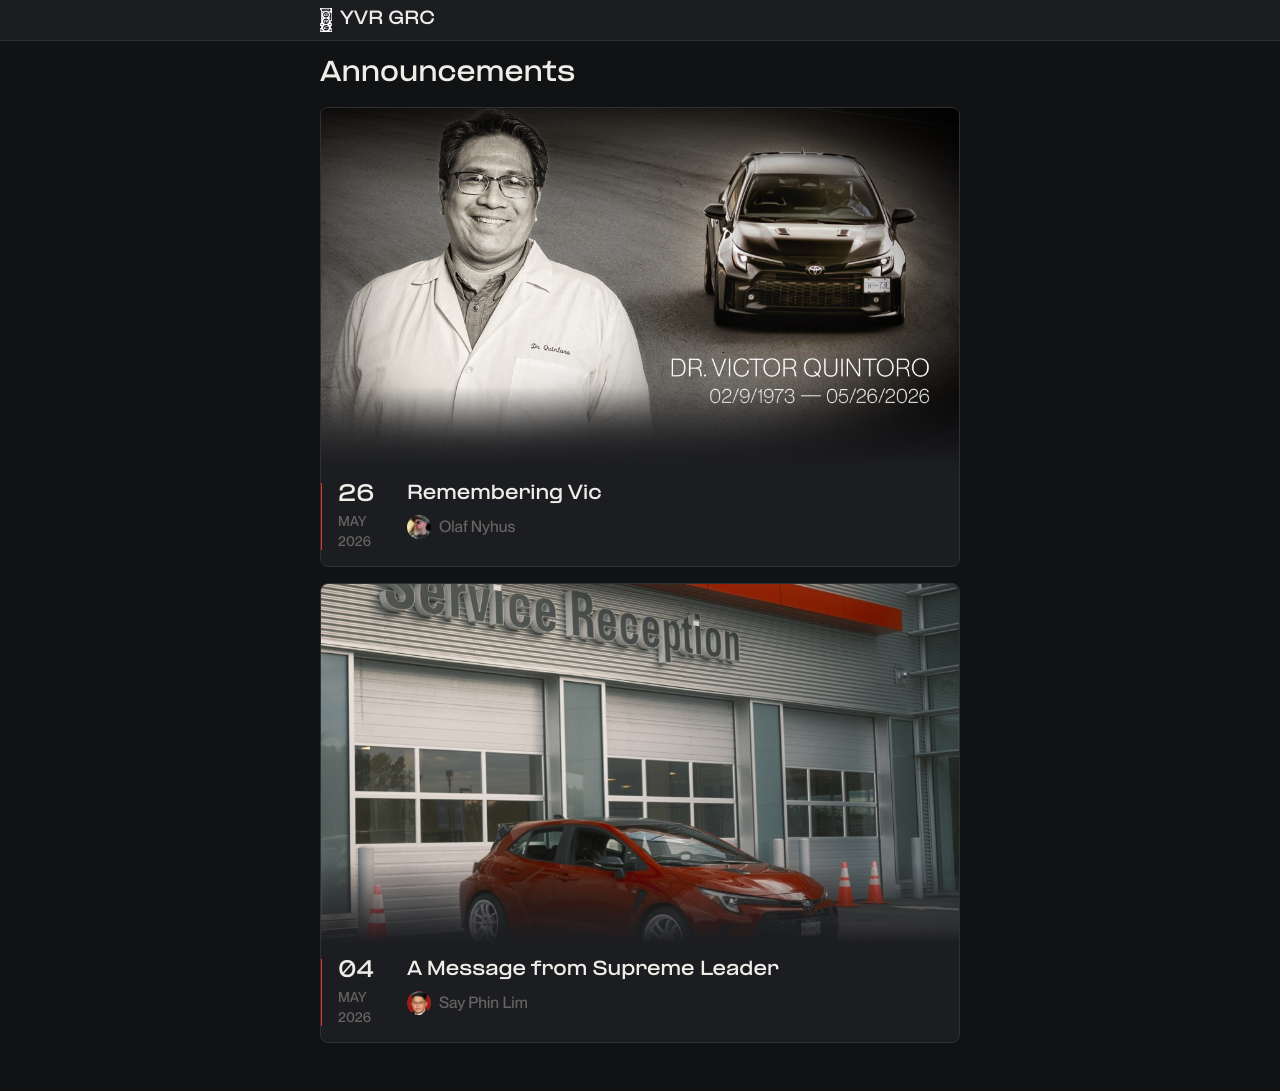
==== commit 197a1658: "remove passwords" ====
--- a/announcements/index.html
+++ b/announcements/index.html
@@ -8,13 +8,9 @@
       name="description"
       content="Club announcements, updates, and member messages from Vancouver GR Corolla Club."
     />
-    <script>
-      document.documentElement.classList.add("password-gate-pending");
-    </script>
     <link rel="stylesheet" href="styles.css?v=20260528" />
-    <script src="password-gate.js?v=20260529" defer></script>
   </head>
-  <body data-password-gate data-password="ripvic">
+  <body>
     <a class="skip-link" href="#main-content">Skip to content</a>
 
     <header class="site-header">
--- a/announcements/styles.css
+++ b/announcements/styles.css
@@ -35,6 +35,7 @@
 
 :root {
   --bg: #111214;
+  --bg-card: #1c1d21;
   --panel: #1c1d21;
   --subtle: #252629;
   --line: #2e3035;
@@ -72,99 +73,6 @@
   text-rendering: geometricPrecision;
 }
 
-.password-gate-pending body > :not(.password-gate),
-.password-gate-locked body > :not(.password-gate) {
-  display: none;
-}
-
-.password-gate {
-  position: fixed;
-  inset: 0;
-  z-index: 100;
-  display: grid;
-  place-items: center;
-  padding: 24px;
-  background: var(--bg);
-}
-
-.password-gate-panel {
-  display: grid;
-  gap: 16px;
-  width: min(100%, 361px);
-  padding: 24px;
-  border: 1px solid var(--line);
-  border-radius: 8px;
-  background: var(--panel);
-}
-
-.password-gate-title {
-  margin: 0;
-  color: var(--text);
-  font-family: "PP Formula Extended", -apple-system, BlinkMacSystemFont, "Segoe UI", sans-serif;
-  font-size: 22px;
-  font-weight: 700;
-  line-height: 1.1;
-}
-
-.password-gate-copy {
-  margin: 0;
-  color: var(--muted);
-  font-size: var(--type-meta-size);
-  line-height: 1.4;
-}
-
-.password-gate-form {
-  display: grid;
-  gap: 12px;
-}
-
-.password-gate-label {
-  display: grid;
-  gap: 8px;
-  color: var(--subtext);
-  font-family: "PP Neue Montreal", -apple-system, BlinkMacSystemFont, "Segoe UI", sans-serif;
-  font-size: var(--type-meta-size);
-  font-weight: 500;
-  text-transform: uppercase;
-}
-
-.password-gate-input {
-  width: 100%;
-  min-height: 48px;
-  padding: 12px;
-  border: 1px solid var(--line);
-  border-radius: 4px;
-  background: var(--subtle);
-  color: var(--text);
-  font: inherit;
-}
-
-.password-gate-input:focus {
-  border-color: var(--accent-red);
-  outline: none;
-}
-
-.password-gate-button {
-  min-height: 48px;
-  border: 1px solid var(--text);
-  border-radius: 4px;
-  background: var(--text);
-  color: var(--bg);
-  cursor: pointer;
-  font-family: "PP Formula Extended", "PP Formula Medium", sans-serif;
-  font-size: 10px;
-  font-weight: 700;
-  text-transform: uppercase;
-}
-
-.password-gate-error {
-  min-height: 20px;
-  margin: 0;
-  color: var(--accent-red);
-  font-size: var(--type-meta-size);
-  line-height: 1.4;
-}
-
 a {
   color: inherit;
   text-decoration: none;
@@ -261,7 +169,6 @@
 .author-name,
 .body-date,
 .memory-action,
-.gallery-header p,
 .lightbox-figure figcaption {
   margin: 0;
   font-family: "PP Neue Montreal", sans-serif;
@@ -550,22 +457,21 @@
   font-size: 24px;
 }
 
-.gallery-header {
-  display: grid;
-  gap: 8px;
-  padding-bottom: 4px;
-  border-bottom: 1px solid var(--line);
-}
-
-.gallery-header h1 {
-  font-size: 24px;
+.page-heading {
+  display: flex;
+  align-items: baseline;
+  justify-content: space-between;
+  gap: 16px;
+}
+
+.share-link {
+  color: var(--accent-red);
+  flex: 0 0 auto;
+  font-family: "PP Formula Extended", "PP Formula Medium", sans-serif;
+  font-size: 12px;
+  font-weight: 700;
+  line-height: 1;
   text-transform: uppercase;
-}
-
-.gallery-header p {
-  margin: 0;
-  color: var(--subtext);
-  font-size: var(--type-body-size);
 }
 
 .gallery-grid {
@@ -822,6 +728,36 @@
 
 .memorial-actions {
   display: grid;
+}
+
+.support-family-module {
+  display: grid;
+  gap: 8px;
+  padding: 16px;
+  border: 1px solid var(--line);
+  border-radius: 8px;
+  background: var(--bg-card);
+  color: var(--text);
+}
+
+.support-family-module p {
+  margin: 0;
+  color: var(--muted);
+  font-size: var(--type-body-size);
+  line-height: var(--type-line-body);
+}
+
+.support-family-module h3 {
+  display: block;
+  margin: 0;
+  color: var(--text);
+  font-family: "PP Formula Extended", "PP Formula Medium", sans-serif;
+  font-size: 14px;
+  font-weight: 700;
+}
+
+.support-family-module .button-link {
+  margin-top: 8px;
 }
 
 .button-link {
